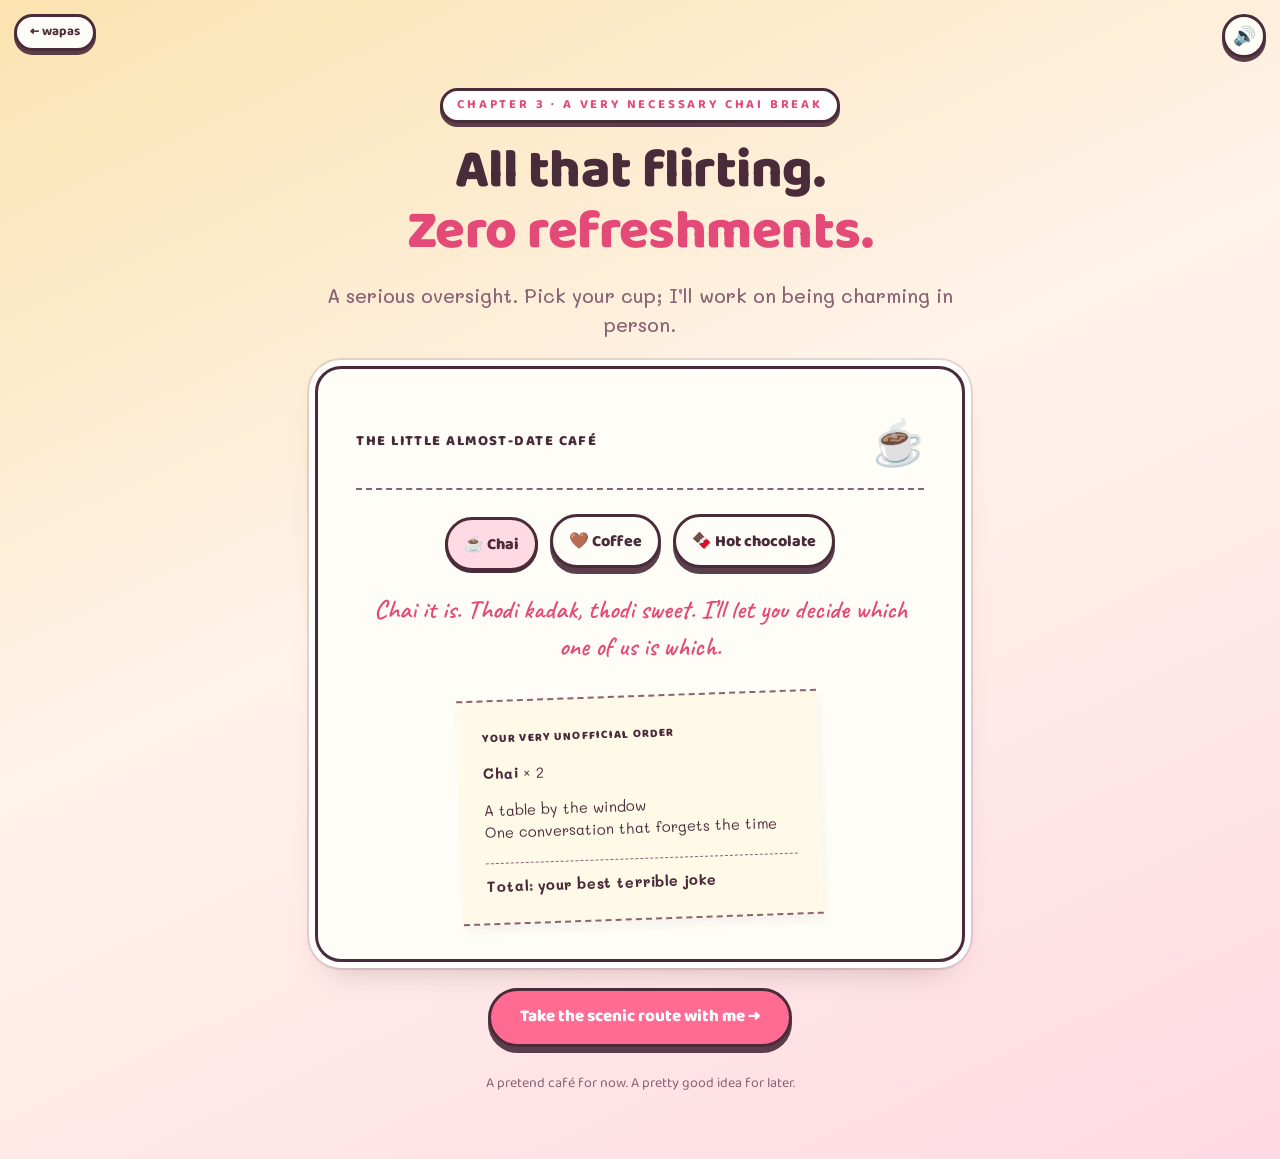
==== chai.html @ b76cfe0c "Expand playful story and keep the runaway No button" ====
<!DOCTYPE html>
<html lang="en">
<head>
<meta charset="utf-8">
<meta name="viewport" content="width=device-width,initial-scale=1">
<title>The Chai Break ☕</title>
<meta name="theme-color" content="#FFF3EA">
<link rel="icon" href="data:image/svg+xml,%3Csvg xmlns='http://www.w3.org/2000/svg' viewBox='0 0 24 24'%3E%3Cpath d='M12 21C7 16.5 2 12.5 2 8a5 5 0 0 1 9-3 5 5 0 0 1 9 3c0 4.5-5 8.5-10 13Z' fill='%23FF6B93' stroke='%234A2B3A' stroke-width='1.6'/%3E%3C/svg%3E">
<link rel="preconnect" href="https://fonts.googleapis.com">
<link rel="preconnect" href="https://fonts.gstatic.com" crossorigin>
<link href="https://fonts.googleapis.com/css2?family=Baloo+2:wght@600;700;800&family=Caveat:wght@500;600;700&family=Mali:wght@400;500;600;700&display=swap" rel="stylesheet">
<link rel="stylesheet" href="css/style.css?v=4">
</head>
<body class="page pg-chai" data-hearts="">

<nav class="corner-nav" aria-label="Story navigation"><a class="chip" data-nav href="midnight.html">← wapas</a></nav>

<main class="scene story-scene">
<div class="stack story-heading"><span class="eyebrow">chapter 3 · a very necessary chai break</span><h1 class="title">All that flirting.<br><span class="hl">Zero refreshments.</span></h1><p class="sub">A serious oversight. Pick your cup; I’ll work on being charming in person.</p></div>
<section class="sticker-card cafe-card" aria-label="Choose a drink">
  <div class="cafe-top"><span class="cafe-sign">THE LITTLE ALMOST-DATE CAFÉ</span><span class="cafe-cup" aria-hidden="true">☕</span></div>
  <div class="drink-options" data-choices data-output="drinkReply" data-save="drink" aria-label="Your drink">
    <button class="btn" type="button" data-value="chai" data-reply="Chai it is. Thodi kadak, thodi sweet. I’ll let you decide which one of us is which." aria-pressed="false">☕ Chai</button>
    <button class="btn" type="button" data-value="coffee" data-reply="Coffee. Good choice. Now I have something to blame if I talk too fast around you." aria-pressed="false">🤎 Coffee</button>
    <button class="btn" type="button" data-value="cocoa" data-reply="Hot chocolate? Excellent. Finally, some competition for the sweetest person at this table." aria-pressed="false">🍫 Hot chocolate</button>
  </div>
  <p class="story-reply" id="drinkReply" role="status"></p>
  <div class="cafe-receipt"><span>YOUR VERY UNOFFICIAL ORDER</span><p><b data-drink>Chai</b> × 2</p><p>A table by the window<br>One conversation that forgets the time</p><div class="receipt-total">Total: your best terrible joke</div></div>
</section>
<a class="btn btn-love" data-nav href="choose.html">Take the scenic route with me →</a>
<p class="story-caption">A pretend café for now. A pretty good idea for later.</p>
</main>

<script src="js/stickers.js?v=4" defer></script>
<script src="js/shared.js?v=5" defer></script>
<script src="js/story.js?v=4" defer></script>
</body>
</html>
---- css/style.css ----
/* ============================================================
   L1 — a tiny adventure, made with pyaar
   Strawberry-milk sticker-sheet design system
   ============================================================ */

:root{
  --cream:#FFF3EA;
  --paper:#FFFDF7;
  --ink:#4A2B3A;
  --ink-soft:#8A6275;
  --berry:#FF6B93;
  --berry-deep:#E44A78;
  --blush:#FFD9E3;
  --honey:#F6B756;
  --honey-soft:#FBE3B0;
  --leaf:#69B884;
  --leaf-deep:#3E8E63;
  --sky:#BFE3F2;
  --sky-deep:#7FB8D6;
  --night:#2C2140;
  --night-2:#463367;
  --star:#FFE9A8;
  --gold:#F2B23E;
  --gold-hi:#FFDE8A;
  --gold-deep:#C8862A;
  --white:#fff;

  --font-display:"Baloo 2","Segoe Print","Comic Sans MS",cursive;
  --font-body:"Mali","Segoe Print","Comic Sans MS",cursive;
  --font-hand:"Caveat","Ink Free","Segoe Script",cursive;

  --line:3px solid var(--ink);
  --r-lg:26px;
  --r-md:18px;
  --pop:0 6px 0 rgba(74,43,58,.9);
  --pop-sm:0 4px 0 rgba(74,43,58,.9);
}

*,*::before,*::after{box-sizing:border-box;margin:0;padding:0}

html{scroll-behavior:smooth}

body{
  font-family:var(--font-body);
  color:var(--ink);
  background:var(--cream);
  min-height:100vh;
  overflow-x:hidden;
  line-height:1.55;
}

img,svg{max-width:100%;display:block}

a{color:var(--berry-deep)}

::selection{background:var(--berry);color:#fff}

:focus-visible{
  outline:3px dashed var(--berry-deep);
  outline-offset:4px;
  border-radius:8px;
}

/* page enter */
@keyframes pageIn{from{opacity:0;transform:translateY(14px)}to{opacity:1;transform:none}}
.page{animation:pageIn .55s cubic-bezier(.22,.9,.36,1) both}

/* ---------------------------------------------------------
   Type
--------------------------------------------------------- */
.eyebrow{
  display:inline-block;
  font-family:var(--font-display);
  font-weight:700;
  font-size:.8rem;
  letter-spacing:.22em;
  text-transform:uppercase;
  color:var(--berry-deep);
  background:var(--white);
  border:var(--line);
  border-radius:999px;
  padding:.35em 1.1em;
  box-shadow:var(--pop-sm);
}

.title{
  font-family:var(--font-display);
  font-weight:800;
  font-size:clamp(2rem,5.5vw,3.4rem);
  line-height:1.12;
  letter-spacing:-.01em;
}

.hl{color:var(--berry-deep)}

.sub{
  font-size:clamp(1rem,2.4vw,1.2rem);
  font-weight:500;
  color:var(--ink-soft);
  max-width:34em;
}

.hand{font-family:var(--font-hand)}

/* sticker letters — chubby outlined display words */
.sticker-word{
  font-family:var(--font-display);
  font-weight:800;
  -webkit-text-stroke:2px var(--ink);
  paint-order:stroke fill;
  text-shadow:0 2px 0 var(--ink),0 4px 0 rgba(74,43,58,.35);
}
.sticker-word span{
  display:inline-block;
  animation:letterBob 2.8s ease-in-out infinite;
  animation-delay:calc(var(--i,0)*.12s);
}
.sticker-word .c1{color:var(--berry)}
.sticker-word .c2{color:var(--honey)}
.sticker-word .c3{color:var(--leaf)}
.sticker-word .c4{color:var(--sky-deep)}
@keyframes letterBob{
  0%,100%{transform:translateY(0) rotate(-2deg)}
  50%{transform:translateY(-9px) rotate(3deg)}
}

/* ---------------------------------------------------------
   Buttons — squishy plush
--------------------------------------------------------- */
.btn{
  display:inline-flex;
  align-items:center;
  justify-content:center;
  gap:.5em;
  font-family:var(--font-display);
  font-weight:800;
  font-size:1.06rem;
  padding:.8em 1.7em;
  border:var(--line);
  border-radius:999px;
  background:var(--paper);
  color:var(--ink);
  cursor:pointer;
  text-decoration:none;
  box-shadow:var(--pop);
  transition:transform .12s ease,box-shadow .12s ease,background .2s;
  user-select:none;
  touch-action:manipulation;
}
.btn:hover{transform:translateY(-2px);box-shadow:0 8px 0 rgba(74,43,58,.9)}
.btn:active{transform:translateY(4px);box-shadow:0 1px 0 rgba(74,43,58,.9)}

.btn-love{background:var(--berry);color:#fff}
.btn-love:hover{background:var(--berry-deep)}
.btn-honey{background:var(--honey)}
.btn-ghost{background:transparent;box-shadow:none;border-color:transparent;color:var(--ink-soft);font-weight:700}
.btn-ghost:hover{color:var(--berry-deep);transform:none}

.btn-big{font-size:clamp(1.15rem,3vw,1.5rem);padding:.9em 2em}

/* dodging "no" button */
.btn-no{position:relative;transition:transform .28s cubic-bezier(.3,1.4,.5,1),opacity .3s,font-size .3s}
.btn-no.gave-up{background:var(--blush);font-size:.85rem;padding:.6em 1.2em}

/* ---------------------------------------------------------
   Sticker cards — die-cut white edge
--------------------------------------------------------- */
.sticker-card{
  background:var(--paper);
  border:var(--line);
  border-radius:var(--r-lg);
  box-shadow:0 0 0 6px var(--white),0 0 0 8px rgba(74,43,58,.14),0 18px 34px -16px rgba(74,43,58,.35);
  padding:clamp(1.4rem,4vw,2.4rem);
}

.tape{
  position:absolute;
  top:-14px;left:50%;
  transform:translateX(-50%) rotate(-3deg);
  width:110px;height:30px;
  background:rgba(255,183,203,.75);
  border:2px solid rgba(74,43,58,.25);
  border-radius:4px;
}

/* ---------------------------------------------------------
   Layout scaffolding
--------------------------------------------------------- */
.scene{
  position:relative;
  min-height:100vh;
  min-height:100svh;
  display:flex;
  flex-direction:column;
  align-items:center;
  justify-content:center;
  text-align:center;
  padding:clamp(1.2rem,4vw,3rem);
  gap:clamp(.9rem,2.5vw,1.4rem);
  overflow:hidden;
}

.stack{display:flex;flex-direction:column;align-items:center;gap:clamp(.8rem,2vw,1.2rem);position:relative;z-index:5}

.corner-nav{
  position:fixed;
  top:14px;left:14px;
  z-index:60;
  display:flex;gap:8px;
}
.chip{
  font-family:var(--font-display);
  font-weight:700;
  font-size:.82rem;
  background:var(--paper);
  border:var(--line);
  border-radius:999px;
  padding:.4em 1em;
  color:var(--ink);
  text-decoration:none;
  box-shadow:var(--pop-sm);
}
.chip:hover{background:var(--blush)}

#muteBtn{
  position:fixed;top:14px;right:14px;z-index:60;
  width:44px;height:44px;border-radius:50%;
  border:var(--line);background:var(--paper);
  font-size:1.15rem;cursor:pointer;box-shadow:var(--pop-sm);
  display:flex;align-items:center;justify-content:center;
}
#muteBtn:active{transform:translateY(3px);box-shadow:none}

/* ---------------------------------------------------------
   Ambient: clouds, floating hearts, sparkles
--------------------------------------------------------- */
.cloud{
  position:absolute;
  background:var(--white);
  border:var(--line);
  border-radius:999px;
  opacity:.9;
  animation:cloudDrift 26s linear infinite;
}
.cloud::before,.cloud::after{
  content:"";position:absolute;background:inherit;border:inherit;border-radius:50%;
}
.cloud::before{width:55%;height:120%;left:12%;top:-58%}
.cloud::after{width:38%;height:85%;right:14%;top:-38%}
@keyframes cloudDrift{
  from{transform:translateX(-16vw)}
  to{transform:translateX(116vw)}
}

.heart-float{
  position:fixed;
  bottom:-40px;
  z-index:1;
  pointer-events:none;
  animation:heartRise linear forwards;
}
@keyframes heartRise{
  0%{transform:translateY(0) rotate(-8deg);opacity:0}
  12%{opacity:.9}
  100%{transform:translateY(-112vh) rotate(14deg);opacity:0}
}

.sparkle{
  position:absolute;
  color:var(--gold);
  animation:sparkleTwinkle 1.8s ease-in-out infinite;
  pointer-events:none;
  font-size:1.1rem;
}
@keyframes sparkleTwinkle{
  0%,100%{opacity:.15;transform:scale(.7) rotate(0)}
  50%{opacity:1;transform:scale(1.15) rotate(20deg)}
}

/* character sticker placement helper */
.sticker{filter:none}
.sticker svg{width:100%;height:auto}
.sticker.bob{animation:stickerBob 3.4s ease-in-out infinite}
@keyframes stickerBob{
  0%,100%{transform:translateY(0) rotate(-2deg)}
  50%{transform:translateY(-10px) rotate(2deg)}
}

/* burst hearts on click of yes */
.burst-heart{
  position:fixed;z-index:80;pointer-events:none;
  animation:burstFly .9s ease-out forwards;
}
@keyframes burstFly{
  from{transform:translate(0,0) scale(.6) rotate(0);opacity:1}
  to{transform:translate(var(--bx),var(--by)) scale(1.3) rotate(var(--br));opacity:0}
}

/* heart-wipe page transition */
#wipe{
  position:fixed;inset:0;z-index:100;
  display:flex;align-items:center;justify-content:center;
  background:var(--berry);
  clip-path:circle(0% at 50% 50%);
  pointer-events:none;
  transition:clip-path .38s cubic-bezier(.5,0,.8,.4);
}
#wipe.in{clip-path:circle(75% at 50% 50%);pointer-events:all}
#wipe svg{width:90px;animation:wipePulse .5s ease-in-out infinite alternate}
@keyframes wipePulse{from{transform:scale(.9)}to{transform:scale(1.1)}}

/* ============================================================
   3D — THE PROMISE RING
   band = cylinder of segments, gem billboards on top
   ============================================================ */
.ring-stage{
  position:relative;
  width:230px;height:250px;
  display:flex;align-items:flex-end;justify-content:center;
  perspective:900px;
  margin-inline:auto;
}
.ring-tilt{
  transform-style:preserve-3d;
  transform:rotateX(-10deg);
  width:100%;height:190px;
  position:relative;
}
.ring3d{
  position:absolute;
  left:50%;top:56%;
  width:0;height:0;
  transform-style:preserve-3d;
  animation:ringSpin 9s linear infinite;
}
@keyframes ringSpin{from{transform:rotateY(0)}to{transform:rotateY(360deg)}}

.ring-seg{
  position:absolute;
  left:0;top:0;
  width:13px;height:18px;
  margin:-9px 0 0 -6.5px;
  background:linear-gradient(180deg,var(--gold-hi) 0%,var(--gold) 52%,var(--gold-deep) 100%);
  border-radius:4px;
  box-shadow:inset 0 0 3px rgba(255,255,255,.55);
}

.gem-mount{
  position:absolute;
  left:0;top:0;
  transform-style:preserve-3d;
}
.gem{
  position:absolute;
  left:-28px;top:-28px;
  width:56px;height:56px;
  transform-style:preserve-3d;
}
.gem-face{
  position:absolute;inset:0;
  clip-path:polygon(50% 0,100% 38%,50% 100%,0 38%);
  background:linear-gradient(160deg,#ffffff 0%,var(--sky) 34%,#8ED0EA 60%,#DFF4FF 100%);
  border:2px solid rgba(74,43,58,.55);
  box-shadow:inset 0 0 14px rgba(255,255,255,.9);
}
.gem-face.f2{transform:rotateY(90deg)}
.gem-glow{
  position:absolute;
  left:50%;top:-8px;
  width:120px;height:120px;
  margin-left:-60px;
  transform:translateZ(-46px);
  background:radial-gradient(circle,rgba(255,233,168,.7) 0%,rgba(255,233,168,0) 62%);
  pointer-events:none;
  animation:glowPulse 2.6s ease-in-out infinite;
}
@keyframes glowPulse{0%,100%{opacity:.5;scale:.9}50%{opacity:1;scale:1.05}}

.ring-shadow{
  position:absolute;
  bottom:2px;left:50%;
  width:150px;height:24px;
  transform:translateX(-50%) translateZ(-50px);
  background:radial-gradient(ellipse,rgba(74,43,58,.28) 0%,transparent 68%);
  animation:shadowBreathe 9s linear infinite;
}
@keyframes shadowBreathe{0%,100%{scale:1}50%{scale:.86}}

.ring-stage .sparkle{z-index:5}

.ring-stage.mini{width:150px;height:160px}
.ring-stage.mini .ring-tilt{height:120px;transform:rotateX(14deg) scale(.62)}

/* ============================================================
   3D — THE ENVELOPE  (index hero)
   ============================================================ */
.env-stage{
  perspective:1200px;
  width:min(400px,86vw);
  aspect-ratio:40/27;
  margin-inline:auto;
  position:relative;
  z-index:6;
}
.env{
  position:absolute;inset:0;
  transform-style:preserve-3d;
  transform:rotateX(9deg) rotateY(-7deg);
  animation:envFloat 4.5s ease-in-out infinite;
  cursor:pointer;
}
@keyframes envFloat{
  0%,100%{translate:0 0}
  50%{translate:0 -13px}
}
.env:hover .env-hint{opacity:1}

.env-back{
  position:absolute;inset:0;
  background:#FFE4EC;
  border:var(--line);
  border-radius:12px;
  transform:translateZ(-6px);
  box-shadow:0 26px 40px -18px rgba(74,43,58,.4);
}
.env-liner{
  position:absolute;inset:4% 3%;
  clip-path:polygon(0 0,100% 0,50% 58%);
  background:repeating-linear-gradient(45deg,var(--blush) 0 12px,#ffd0dd 12px 24px);
  transform:translateZ(-5px);
}
.env-letter{
  position:absolute;
  left:6%;right:6%;top:5%;bottom:8%;
  background:var(--paper);
  border:var(--line);
  border-radius:8px;
  transform:translateZ(-2px);
  transition:transform .9s cubic-bezier(.34,1.3,.5,1) .45s;
  padding:14px 16px;
  overflow:hidden;
  font-family:var(--font-hand);
  font-size:clamp(1.05rem,3.4vw,1.4rem);
  line-height:1.35;
  text-align:left;
  color:var(--ink);
}
.env-letter .xo{color:var(--berry-deep);font-weight:700}
.env.open .env-letter{transform:translateZ(30px) translateY(-88%) rotate(-2deg) scale(1.05)}

.env-pocket{
  position:absolute;inset:0;
  clip-path:polygon(0 2%,50% 52%,100% 2%,100% 100%,0 100%);
  background:linear-gradient(180deg,#FFD3DF 0%,#FFC3D4 100%);
  border:var(--line);
  border-radius:12px;
  transform:translateZ(2px);
}
.env-pocket::after{
  content:"";
  position:absolute;inset:0;
  clip-path:polygon(0 2%,50% 52%,2% 100%,0 100%);
  background:rgba(74,43,58,.06);
}
.env-flap{
  position:absolute;
  left:0;right:0;top:0;
  height:56%;
  clip-path:polygon(0 0,100% 0,50% 100%);
  background:linear-gradient(180deg,#FF9FB8 0%,#FF8AA9 100%);
  border:var(--line);
  border-bottom:none;
  border-radius:12px 12px 0 0;
  transform-origin:top center;
  transform:translateZ(4px) rotateX(0);
  transition:transform .8s cubic-bezier(.6,.05,.3,1);
  backface-visibility:visible;
}
.env.open .env-flap{transform:translateZ(-4px) rotateX(168deg)}

.env-seal{
  position:absolute;
  left:50%;top:44%;
  width:64px;height:64px;
  transform:translate(-50%,-50%) translateZ(8px);
  background:radial-gradient(circle at 35% 30%,#FF8AA9,var(--berry-deep) 70%);
  border:var(--line);
  border-radius:50%;
  display:flex;align-items:center;justify-content:center;
  font-size:1.6rem;
  color:#fff;
  box-shadow:0 4px 0 rgba(74,43,58,.5);
  transition:transform .4s,opacity .4s;
}
.env.open .env-seal{transform:translate(-50%,-50%) translateZ(8px) scale(0);opacity:0}

.env-hint{
  position:absolute;
  bottom:-46px;left:50%;
  transform:translateX(-50%);
  font-family:var(--font-display);
  font-weight:700;
  font-size:.9rem;
  color:var(--ink-soft);
  white-space:nowrap;
  opacity:.85;
  transition:opacity .3s;
  animation:hintNudge 1.6s ease-in-out infinite;
}
@keyframes hintNudge{0%,100%{translate:-50% 0}50%{translate:-50% -5px}}

/* ============================================================
   3D — GIFT BOX with hinged lid (letter ending)
   ============================================================ */
.box-stage{
  position:relative;
  width:250px;height:250px;
  margin-inline:auto;
  perspective:760px;
  z-index:6;
}
.gift-box{
  position:absolute;
  left:50%;bottom:12px;
  translate:-50% 0;
  width:174px;height:112px;
  transform-style:preserve-3d;
  cursor:pointer;
}
.gift-base{
  position:absolute;inset:0;
  background:linear-gradient(180deg,#FF7FA2 0%,var(--berry-deep) 100%);
  border:var(--line);
  border-radius:10px 10px 16px 16px;
  box-shadow:0 16px 26px -12px rgba(74,43,58,.45);
}
.gift-base::before{
  content:"";
  position:absolute;top:0;bottom:0;left:50%;
  width:26px;translate:-50% 0;
  background:var(--honey);
  border-inline:3px solid var(--ink);
}
.gift-inside{
  position:absolute;
  left:10px;right:10px;top:5px;height:30px;
  background:radial-gradient(circle at 50% 130%,#FFF0F5,var(--blush));
  border:var(--line);
  border-radius:8px;
}
.gift-inside::after{
  content:"";
  position:absolute;left:14%;right:14%;top:50%;height:3px;
  background:rgba(74,43,58,.35);
  border-radius:2px;
}
.gift-lid{
  position:absolute;
  left:-10px;right:-10px;top:-24px;height:38px;
  background:linear-gradient(180deg,#FF9FB8,var(--berry));
  border:var(--line);
  border-radius:10px;
  transform-origin:50% 90%;
  transition:transform .85s cubic-bezier(.5,-.25,.3,1.15);
  z-index:3;
}
.gift-lid::before{
  content:"";
  position:absolute;top:0;bottom:0;left:50%;
  width:26px;translate:-50% 0;
  background:var(--honey);
  border-inline:3px solid var(--ink);
}
.gift-bow{
  position:absolute;
  left:50%;top:-16px;translate:-50% 0;
  width:66px;height:26px;
  z-index:4;
}
.gift-bow::before,.gift-bow::after{
  content:"";
  position:absolute;top:0;
  width:28px;height:22px;
  background:var(--honey);
  border:3px solid var(--ink);
  border-radius:50%;
}
.gift-bow::before{left:0;transform:rotate(-16deg)}
.gift-bow::after{right:0;transform:rotate(16deg)}
.gift-bow i{
  position:absolute;
  left:50%;top:3px;translate:-50% 0;
  width:15px;height:15px;
  background:var(--honey);
  border:3px solid var(--ink);
  border-radius:50%;
  z-index:2;
}
.gift-box.open .gift-lid{transform:rotateX(118deg) translateZ(8px)}
.box-ring-slot{
  position:absolute;
  left:50%;bottom:104px;
  translate:-50% 0;
  transform:translateY(34px) scale(.4);
  transform-origin:bottom center;
  opacity:0;
  transition:opacity .5s .4s,transform .95s cubic-bezier(.3,1.4,.5,1) .35s;
  pointer-events:none;
  z-index:2;
}
.box-stage.open .box-ring-slot{
  opacity:1;
  transform:translateY(-30px) scale(.74);
  z-index:8;
}
.box-hint{
  position:absolute;
  bottom:-26px;left:50%;
  transform:translateX(-50%);
  font-family:var(--font-display);
  font-weight:700;font-size:.88rem;color:var(--ink-soft);
  white-space:nowrap;
  animation:hintNudge 1.6s ease-in-out infinite;
}

/* ============================================================
   PAGE — INDEX
   ============================================================ */
.pg-index{background:linear-gradient(180deg,#FFEFF4 0%,var(--cream) 55%,#FFE9DB 100%)}
.pg-index .corner-sticker{
  position:absolute;
  bottom:-8px;
  width:clamp(110px,17vw,170px);
  z-index:4;
}
.pg-index .corner-sticker.l{left:clamp(4px,3vw,40px);rotate:-6deg}
.pg-index .corner-sticker.r{right:clamp(4px,3vw,40px);rotate:6deg}
.pg-index .cta-row{min-height:64px}
.pg-index .cta-row .btn{opacity:0;pointer-events:none;transform:translateY(12px);transition:opacity .5s .9s,transform .5s .9s}
.pg-index.opened .cta-row .btn{opacity:1;pointer-events:all;transform:none}

/* ============================================================
   PAGE — JOURNEY (quiz)
   ============================================================ */
.pg-journey{background:linear-gradient(180deg,#FFF0E4 0%,var(--cream) 60%,#FFEAF0 100%)}
.quiz-wrap{width:min(560px,94vw);position:relative;z-index:6}
.quiz-card{
  position:relative;
  background:
    repeating-linear-gradient(180deg,transparent 0 34px,rgba(127,184,214,.25) 34px 36px),
    var(--paper);
  border:var(--line);
  border-radius:var(--r-lg);
  box-shadow:0 0 0 6px var(--white),0 0 0 8px rgba(74,43,58,.14),0 18px 34px -16px rgba(74,43,58,.35);
  padding:clamp(1.6rem,5vw,2.6rem) clamp(1.2rem,4vw,2.2rem) clamp(1.8rem,5vw,2.4rem);
  min-height:300px;
  display:flex;flex-direction:column;align-items:center;justify-content:center;gap:1.1rem;
}
.quiz-card.swap{animation:cardSwap .45s ease}
@keyframes cardSwap{
  0%{transform:rotate(0) scale(1);opacity:1}
  45%{transform:rotate(-3deg) scale(.92);opacity:0}
  55%{transform:rotate(3deg) scale(.92);opacity:0}
  100%{transform:rotate(0) scale(1);opacity:1}
}
.quiz-q{
  font-family:var(--font-display);
  font-weight:800;
  font-size:clamp(1.3rem,4vw,1.8rem);
  line-height:1.25;
}
.quiz-opts{display:flex;flex-wrap:wrap;gap:.8rem;justify-content:center;position:relative;width:100%;min-height:70px;align-items:center}
.quiz-note{font-family:var(--font-hand);font-size:1.25rem;color:var(--berry-deep);min-height:1.6em}
.progress-hearts{display:flex;gap:10px;font-size:1.5rem;z-index:6}
.progress-hearts span{opacity:.25;transition:opacity .3s,transform .3s}
.progress-hearts span.on{opacity:1;transform:scale(1.2)}
.quiz-buddy{
  position:absolute;
  right:-30px;top:-74px;
  width:120px;
  rotate:8deg;
  z-index:7;
  transition:transform .3s;
}
.quiz-buddy.react{animation:buddyJump .5s ease}
@keyframes buddyJump{
  0%,100%{transform:translateY(0)}
  40%{transform:translateY(-16px) rotate(-6deg)}
}

/* ============================================================
   PAGE — CHOOSE (three doors)
   ============================================================ */
.pg-choose{background:linear-gradient(180deg,#FFEFF6 0%,var(--cream) 50%,#F2EBFF 100%)}
.doors{
  display:grid;
  grid-template-columns:repeat(3,minmax(0,1fr));
  gap:clamp(1rem,3vw,1.8rem);
  width:min(980px,94vw);
  z-index:6;
}
.door{
  position:relative;
  display:flex;flex-direction:column;
  border:var(--line);
  border-radius:22px 22px var(--r-lg) var(--r-lg);
  background:var(--paper);
  box-shadow:0 0 0 5px var(--white),0 0 0 7px rgba(74,43,58,.14),0 16px 30px -14px rgba(74,43,58,.35);
  text-decoration:none;
  color:var(--ink);
  overflow:visible;
  transition:transform .22s cubic-bezier(.3,1.3,.5,1),box-shadow .22s;
}
.door:hover,.door:focus-visible{transform:translateY(-10px) rotate(-1.2deg)}
.door:nth-child(2):hover{rotate:0deg}
.door-art{
  position:relative;
  border-radius:19px 19px 0 0;
  border-bottom:var(--line);
  aspect-ratio:5/4;
  overflow:hidden;
  display:flex;align-items:center;justify-content:center;
}
.door-art svg{width:88%;height:auto}
.door-garden .door-art{background:linear-gradient(180deg,#D8F1E3 0%,#BCE6CE 100%)}
.door-stars .door-art{background:linear-gradient(180deg,var(--night) 0%,var(--night-2) 100%)}
.door-letter .door-art{background:linear-gradient(180deg,#FFE3EC 0%,#FFD3E0 100%)}
.door-label{
  padding:1rem 1.1rem 1.2rem;
  display:flex;flex-direction:column;gap:.2rem;
}
.door-label b{font-family:var(--font-display);font-weight:800;font-size:1.18rem}
.door-label i{font-style:normal;font-family:var(--font-hand);font-size:1.12rem;color:var(--ink-soft)}
.door-tag{
  position:absolute;
  z-index:4;
  top:-15px;left:50%;
  transform:translateX(-50%) rotate(-3deg);
  font-family:var(--font-display);
  font-weight:700;font-size:.75rem;
  letter-spacing:.14em;
  background:var(--honey);
  border:var(--line);
  border-radius:999px;
  padding:.28em .9em;
  box-shadow:var(--pop-sm);
  white-space:nowrap;
}
.door-peek{
  position:absolute;
  top:-52px;right:8px;
  width:86px;
  z-index:3;
  opacity:0;
  transform:translateY(14px) rotate(8deg);
  transition:opacity .25s,transform .3s cubic-bezier(.3,1.4,.5,1);
  pointer-events:none;
}
.door:hover .door-peek,.door:focus-visible .door-peek{opacity:1;transform:translateY(0) rotate(8deg)}

/* ============================================================
   ENDINGS — shared proposal block
   ============================================================ */
.proposal-zone{
  position:relative;
  z-index:8;
  width:min(620px,94vw);
}
.proposal-q{
  font-family:var(--font-hand);
  font-weight:700;
  font-size:clamp(1.9rem,6vw,3rem);
  line-height:1.2;
}
.answer-row{
  position:relative;
  display:flex;
  gap:1rem;
  justify-content:center;
  align-items:center;
  flex-wrap:wrap;
  min-height:96px;
  margin-top:1rem;
}
#yesBtn{transition:transform .3s cubic-bezier(.3,1.4,.5,1),box-shadow .12s,background .2s}

/* ============================================================
   PAGE — GARDEN ENDING
   ============================================================ */
.pg-garden{background:linear-gradient(180deg,#CDEBF7 0%,#E6F6EE 42%,#BCE6CE 100%)}
.pg-garden .sun{
  position:absolute;top:6vh;right:8vw;
  width:110px;height:110px;border-radius:50%;
  background:radial-gradient(circle at 38% 34%,#FFF3C4,var(--honey) 72%);
  border:var(--line);
  box-shadow:0 0 60px 18px rgba(246,183,86,.45);
  animation:sunSpin 30s linear infinite;
}
.pg-garden .sun::before{content:"";position:absolute;inset:-26px;border-radius:50%;border:3px dashed rgba(246,183,86,.7)}
@keyframes sunSpin{to{rotate:360deg}}
.garden-ground{
  position:absolute;bottom:0;left:0;right:0;height:26vh;
  background:linear-gradient(180deg,#8FD0A8 0%,#69B884 100%);
  border-top:var(--line);
}
.garden-row{
  position:absolute;bottom:2vh;left:0;right:0;
  display:flex;justify-content:space-around;
  pointer-events:none;
}
.garden-row svg{width:clamp(54px,9vw,96px);height:auto}
.garden-row.back{bottom:18vh;opacity:.85}
.garden-row.back svg{width:clamp(40px,6.5vw,70px)}
.butterfly{
  position:absolute;
  font-size:1.5rem;
  animation:flutter 9s ease-in-out infinite;
  z-index:4;
}
@keyframes flutter{
  0%{transform:translate(0,0) rotate(-8deg)}
  25%{transform:translate(9vw,-7vh) rotate(8deg)}
  50%{transform:translate(3vw,-13vh) rotate(-6deg)}
  75%{transform:translate(-7vw,-5vh) rotate(6deg)}
  100%{transform:translate(0,0) rotate(-8deg)}
}
.couple-row{
  display:flex;align-items:flex-end;justify-content:center;gap:clamp(.5rem,3vw,2.2rem);
  z-index:6;
}
.couple-row .kneel{width:clamp(130px,20vw,190px)}
.couple-row .shy{width:clamp(120px,18vw,175px)}

/* ============================================================
   PAGE — STARS ENDING
   ============================================================ */
.pg-stars{background:linear-gradient(180deg,#1E1631 0%,var(--night) 46%,var(--night-2) 100%);color:var(--paper)}
.pg-stars .sub{color:#CBBBE8}
.pg-stars .chip{background:var(--night-2);color:var(--paper);border-color:rgba(255,255,255,.7)}
.star{
  position:absolute;
  width:4px;height:4px;border-radius:50%;
  background:var(--star);
  animation:starTwinkle ease-in-out infinite;
}
@keyframes starTwinkle{
  0%,100%{opacity:.18;transform:scale(.7)}
  50%{opacity:1;transform:scale(1.25)}
}
.moon{
  position:absolute;top:7vh;left:9vw;
  width:96px;height:96px;border-radius:50%;
  background:radial-gradient(circle at 62% 38%,#FFF7DC,var(--star) 70%);
  border:3px solid rgba(255,247,220,.8);
  box-shadow:0 0 46px 12px rgba(255,233,168,.35);
}
.moon::before,.moon::after{
  content:"";position:absolute;border-radius:50%;background:rgba(74,43,58,.12);
}
.moon::before{width:22px;height:22px;left:20px;top:34px}
.moon::after{width:13px;height:13px;left:52px;top:58px}
.shooting-star{
  position:absolute;
  top:12vh;left:-12vw;
  width:130px;height:3px;
  background:linear-gradient(90deg,transparent,var(--star));
  border-radius:999px;
  rotate:-18deg;
  animation:shoot 7.5s ease-in 2.2s infinite;
  opacity:0;
}
.shooting-star::after{
  content:"✦";position:absolute;right:-9px;top:-11px;color:var(--star);font-size:1.1rem;
}
@keyframes shoot{
  0%{translate:0 0;opacity:0}
  4%{opacity:1}
  16%{translate:120vw 34vh;opacity:0}
  100%{translate:120vw 34vh;opacity:0}
}
.hill{
  position:absolute;bottom:-8vh;left:-10vw;right:-10vw;height:34vh;
  background:#221838;
  border-radius:50% 50% 0 0/90% 90% 0 0;
  border-top:3px solid rgba(255,233,168,.35);
}
.constellation{
  position:absolute;
  top:9vh;right:7vw;
  width:clamp(130px,19vw,210px);
  opacity:.95;
}
.constellation .cline{
  stroke:var(--star);stroke-width:2;stroke-dasharray:5 7;fill:none;opacity:.8;
  stroke-dashoffset:400;
  animation:constDraw 3.5s ease-out .8s forwards;
}
@keyframes constDraw{to{stroke-dashoffset:0}}
.constellation .cdot{fill:#fff;animation:starTwinkle 2.2s ease-in-out infinite}
.pg-stars .couple-row .shy,.pg-stars .couple-row .kneel{filter:drop-shadow(0 0 18px rgba(255,233,168,.25))}
.pg-stars #yesBtn{background:var(--star);color:var(--ink);border-color:var(--star)}
.pg-stars .btn-no{background:var(--night-2);color:var(--paper);border-color:rgba(255,255,255,.65)}

/* ============================================================
   PAGE — LETTER ENDING
   ============================================================ */
.pg-letter{background:linear-gradient(180deg,#FFE9DB 0%,var(--cream) 45%,#FFE3EC 100%)}
.desk-doodle{position:absolute;font-size:1.6rem;opacity:.5;rotate:-10deg}
.letter-sheet{
  position:relative;
  width:min(620px,94vw);
  background:
    repeating-linear-gradient(180deg,transparent 0 36px,rgba(127,184,214,.28) 36px 38px),
    var(--paper);
  border:var(--line);
  border-radius:14px;
  box-shadow:0 0 0 6px var(--white),0 0 0 8px rgba(74,43,58,.14),0 22px 40px -18px rgba(74,43,58,.4);
  padding:clamp(1.6rem,5vw,2.6rem) clamp(1.3rem,5vw,2.6rem);
  text-align:left;
  font-family:var(--font-hand);
  font-size:clamp(1.25rem,3.6vw,1.6rem);
  line-height:1.5;
  z-index:6;
}
.letter-sheet .greet{font-size:1.3em;color:var(--berry-deep);font-weight:700}
.letter-sheet p{margin-bottom:.9em;opacity:0;transform:translateY(10px);transition:opacity .7s,transform .7s}
.letter-sheet p.show{opacity:1;transform:none}
.letter-sheet .sign{text-align:right;color:var(--berry-deep);font-weight:700}
.letter-heartdoodle{position:absolute;top:-26px;right:22px;width:58px;rotate:12deg}

/* ============================================================
   PAGE — YES / CELEBRATION
   ============================================================ */
.pg-yes{background:linear-gradient(180deg,#FFE3EC 0%,#FFF0E4 50%,#FFE9F6 100%)}
#confettiCanvas{position:fixed;inset:0;pointer-events:none;z-index:40}
.yes-title{
  font-size:clamp(2.6rem,8vw,4.6rem);
}
.hug-wrap{width:clamp(190px,30vw,270px);z-index:6}
.license{
  position:relative;
  width:min(480px,92vw);
  text-align:left;
  z-index:6;
}
.license h3{
  font-family:var(--font-display);
  font-weight:800;
  text-align:center;
  font-size:1.25rem;
  letter-spacing:.06em;
  border-bottom:2px dashed rgba(74,43,58,.35);
  padding-bottom:.5em;margin-bottom:.8em;
}
.license dl{display:grid;grid-template-columns:auto 1fr;gap:.28em .9em;font-size:1.02rem}
.license dt{font-weight:700;color:var(--ink-soft)}
.license dd{font-weight:600}
.license .stamp{
  position:absolute;
  right:14px;bottom:12px;
  width:96px;height:96px;
  border:3px double var(--berry-deep);
  border-radius:50%;
  color:var(--berry-deep);
  font-family:var(--font-display);
  font-weight:800;font-size:.62rem;
  letter-spacing:.14em;
  display:flex;align-items:center;justify-content:center;
  text-align:center;
  rotate:-14deg;
  opacity:.85;
  padding:10px;
}
.license .sign-line{
  margin-top:1em;
  font-family:var(--font-hand);
  font-size:1.5rem;
  color:var(--berry-deep);
}
.end-links{display:flex;gap:.7rem;flex-wrap:wrap;justify-content:center;z-index:6}

/* ============================================================
   Responsive + prefs
   ============================================================ */
@media (max-width:760px){
  .doors{grid-template-columns:1fr;width:min(420px,94vw)}
  .door-art{aspect-ratio:7/4}
  .door-peek{top:-46px;width:72px}
  .quiz-buddy{right:-8px;top:-66px;width:92px}
  .couple-row{gap:.4rem}
  .env-hint{bottom:-40px}
  .license .stamp{width:82px;height:82px;font-size:.55rem}
}

@media (max-width:420px){
  .ring-stage{scale:.85}
}

@media (prefers-reduced-motion:reduce){
  *,*::before,*::after{animation-duration:.001s !important;animation-iteration-count:1 !important;transition-duration:.15s !important}
  .ring3d{animation:none;transform:rotateY(24deg)}
  .heart-float,.shooting-star{display:none}
  .env{animation:none}
}

/* Story pages: one pace, a few detours, and room for the punchline. */
[hidden]{display:none !important}
.story-scene{padding:88px clamp(18px,4vw,48px) 64px;gap:26px}
.story-scene>.btn,.story-scene>.chip,.story-scene>.cta-row{position:relative;z-index:8}
.story-scene>.moon,.story-scene>.hill,.story-scene>.sun,.story-scene>.garden-ground,.story-scene>.garden-row{pointer-events:none}
.story-heading{max-width:760px;gap:18px}
.story-heading .sub{max-width:35em}
.story-caption{font-family:var(--font-display);font-size:.88rem;color:var(--ink-soft);max-width:36em;position:relative;z-index:6}
.story-aside{font-size:.96rem;color:var(--ink-soft);line-height:1.7}
.story-prose{font-size:clamp(1rem,2.5vw,1.13rem);line-height:1.8}
.story-reply{font-family:var(--font-hand);font-weight:600;font-size:clamp(1.35rem,3.5vw,1.65rem);line-height:1.4;color:var(--berry-deep);min-height:3em}
.story-card{position:relative;z-index:6;width:min(630px,100%);display:flex;flex-direction:column;align-items:center;gap:20px}
.story-card .quiz-opts{min-height:0}
.btn[aria-pressed="true"]{background:var(--blush);box-shadow:0 2px 0 var(--ink);transform:translateY(3px)}
.btn:disabled{cursor:default;background:var(--blush);color:var(--ink-soft);box-shadow:none;transform:none}
.scene-buddy{width:116px;margin:-12px auto -8px}
.banter-card{gap:20px;min-height:410px}
.banter-card .story-reply{min-height:3.3em}
.banter-card .quiz-q:focus{outline:none}
.banter-card .quiz-opts{min-height:0}
.pg-index .story-heading .title{font-size:clamp(2.1rem,5.5vw,3.4rem)}
.pg-index .story-caption{max-width:65%;margin-top:6px}
.pg-index .env-letter{font-size:clamp(1rem,3vw,1.25rem)}
.pg-index .env-stage{transition:margin-top .6s}
.pg-index.opened .env-stage{margin-top:clamp(135px,40vw,200px)}
.pg-index .env-letter .xo{display:block;margin-top:.5em}
.pg-index>.cloud{pointer-events:none;opacity:.28}
.pg-journey .quiz-buddy{top:-20px;right:8px;width:76px}
.ambient-stars{position:fixed;inset:0;pointer-events:none;overflow:hidden}
.pg-stars .story-heading .hl{color:var(--blush)}
.pg-stars .story-caption.night-caption{color:#D9CBEA}
.pg-stars .sticker-card{color:var(--ink)}
.pg-stars .story-heading,.pg-stars .line-card{z-index:6}
.pg-midnight .moon{width:70px;height:70px;top:80px;left:5vw;opacity:.7}
.line-card{position:relative;width:min(640px,100%);display:flex;flex-direction:column;align-items:center;gap:24px;min-height:350px}
.line-setup{font-family:var(--font-display);font-size:clamp(1.5rem,4.4vw,2.1rem);font-weight:800;line-height:1.25}
.line-payoff{font-family:var(--font-hand);font-size:clamp(1.5rem,4vw,1.9rem);line-height:1.35;min-height:110px;width:100%}
.line-payoff .story-aside{font-family:var(--font-body);margin-top:16px;font-size:.9rem}
.pg-chai{background:linear-gradient(155deg,#FBE3B0,#FFF3EA 45%,#FFD9E3)}
.cafe-card{position:relative;width:min(650px,100%);z-index:6;display:flex;flex-direction:column;align-items:center;gap:24px}
.cafe-top{width:100%;display:flex;align-items:center;justify-content:space-between;border-bottom:2px dashed var(--ink-soft);padding-bottom:14px;gap:18px}
.cafe-sign{font-family:var(--font-display);font-weight:800;font-size:.9rem;letter-spacing:.1em;text-align:left;max-width:22em}
.cafe-cup{font-size:2.7rem;rotate:-9deg}
.drink-options{display:flex;flex-wrap:wrap;justify-content:center;gap:12px}
.drink-options .btn{font-size:1rem;padding:.7em 1em}
.cafe-receipt{background:#FFF9E8;padding:24px;width:min(360px,100%);text-align:left;border-block:2px dashed var(--ink-soft);font-size:.92rem;rotate:-2deg;box-shadow:2px 6px 10px #4A2B3A0D}
.cafe-receipt>span{font-family:var(--font-display);font-size:.72rem;font-weight:800;letter-spacing:.1em}
.cafe-receipt p{margin-top:14px}
.receipt-total{margin-top:18px;padding-top:12px;border-top:1px dashed var(--ink-soft);font-weight:700}
.garden-story{padding-bottom:150px}
.garden-story .sun{width:75px;height:75px;right:5vw;top:85px;opacity:.65}
.garden-story .garden-ground{height:160px}
.garden-story .garden-row{bottom:0}
.rooftop-card{gap:22px}
.rooftop-doodle{font-family:var(--font-hand);font-size:2.6rem;color:var(--berry-deep);letter-spacing:.18em}
.revealed-note{border-top:2px dashed var(--blush);padding-top:20px;font-family:var(--font-hand);font-size:1.65rem;line-height:1.4}
.revealed-note .story-aside{font-family:var(--font-body);margin-top:18px}
.story-letter p{opacity:1;transform:none}
.story-letter p:last-child{margin-bottom:0}
.story-letter{width:min(660px,100%);font-size:clamp(1.3rem,3.5vw,1.7rem)}
.ps-note{position:relative;z-index:6;width:min(610px,100%)}
.ps-note .hand{font-size:1.65rem;line-height:1.4}
.ps-note .story-aside{margin-top:16px}
.pg-invitation{background:linear-gradient(160deg,#FFD9E3,#FFF3EA 60%,#FBE3B0)}
.invitation-card{position:relative;z-index:6;width:min(680px,100%);display:flex;flex-direction:column;align-items:center;gap:20px}
.invitation-card .proposal-q{margin-top:2px}
.invitation-card .answer-row{margin-top:0;min-height:0;gap:16px}
.invitation-card .btn-big{font-size:clamp(1.05rem,3vw,1.2rem);padding:.9em 1.4em}
.invitation-card .story-aside{max-width:34em}
.farewell-note{font-size:clamp(1.45rem,4vw,1.85rem);color:var(--berry-deep);max-width:28em;position:relative;z-index:6}
.farewell-buddy{width:150px}
.date-ticket{position:relative;z-index:6;width:min(600px,100%);text-align:left;overflow:hidden}
.ticket-label{font-family:var(--font-display);font-size:.75rem;font-weight:700;letter-spacing:.12em;color:var(--berry-deep)}
.date-ticket h2{font-family:var(--font-display);font-size:clamp(1.35rem,4vw,1.7rem);line-height:1.2;margin:12px 0 22px}
.date-ticket dl{display:grid;grid-template-columns:90px 1fr;gap:12px 20px;border-top:2px dashed var(--ink-soft);padding-top:22px;font-size:.95rem}
.date-ticket dt{font-weight:700;color:var(--ink-soft)}
.ticket-footer{border-top:2px dashed var(--ink-soft);margin-top:24px;padding-top:16px;display:flex;flex-wrap:wrap;justify-content:space-between;gap:8px;font-family:var(--font-display);font-size:.8rem}
.pg-yes .hug-wrap{width:170px}
@media(max-width:760px){
  .story-scene{gap:24px}
  .story-heading .eyebrow{font-size:.64rem;letter-spacing:.12em;max-width:95%;white-space:normal}
  .story-heading .title{font-size:clamp(2rem,7vw,3rem)}
  .pg-choose .doors{gap:36px}
  .pg-midnight .moon,.garden-story .sun{top:84px;width:46px;height:46px;opacity:.3}
  .pg-midnight .moon::before,.pg-midnight .moon::after{display:none}
  .banter-card{min-height:440px}
  .banter-card .quiz-opts{flex-direction:column;width:100%;align-items:stretch}
  .story-reply{min-height:0}
  .scene-buddy{width:100px}
  .date-ticket dl{grid-template-columns:75px 1fr;gap:12px;font-size:.88rem}
  .invitation-card .answer-row{width:100%;flex-direction:column;align-items:stretch}
  .invitation-card .btn{width:100%}
  .line-card{padding:28px 20px;gap:22px}
  .pg-index .story-caption{max-width:76%}
  .pg-index .corner-sticker{width:84px;bottom:0}
  .pg-index>.cloud{display:none}
  .pg-journey .quiz-buddy{top:-12px;right:6px;width:66px}
}
@media(prefers-reduced-motion:reduce){
  html{scroll-behavior:auto}
  .pg-index .env-letter,.pg-index .cta-row .btn{transition-delay:0s}
}
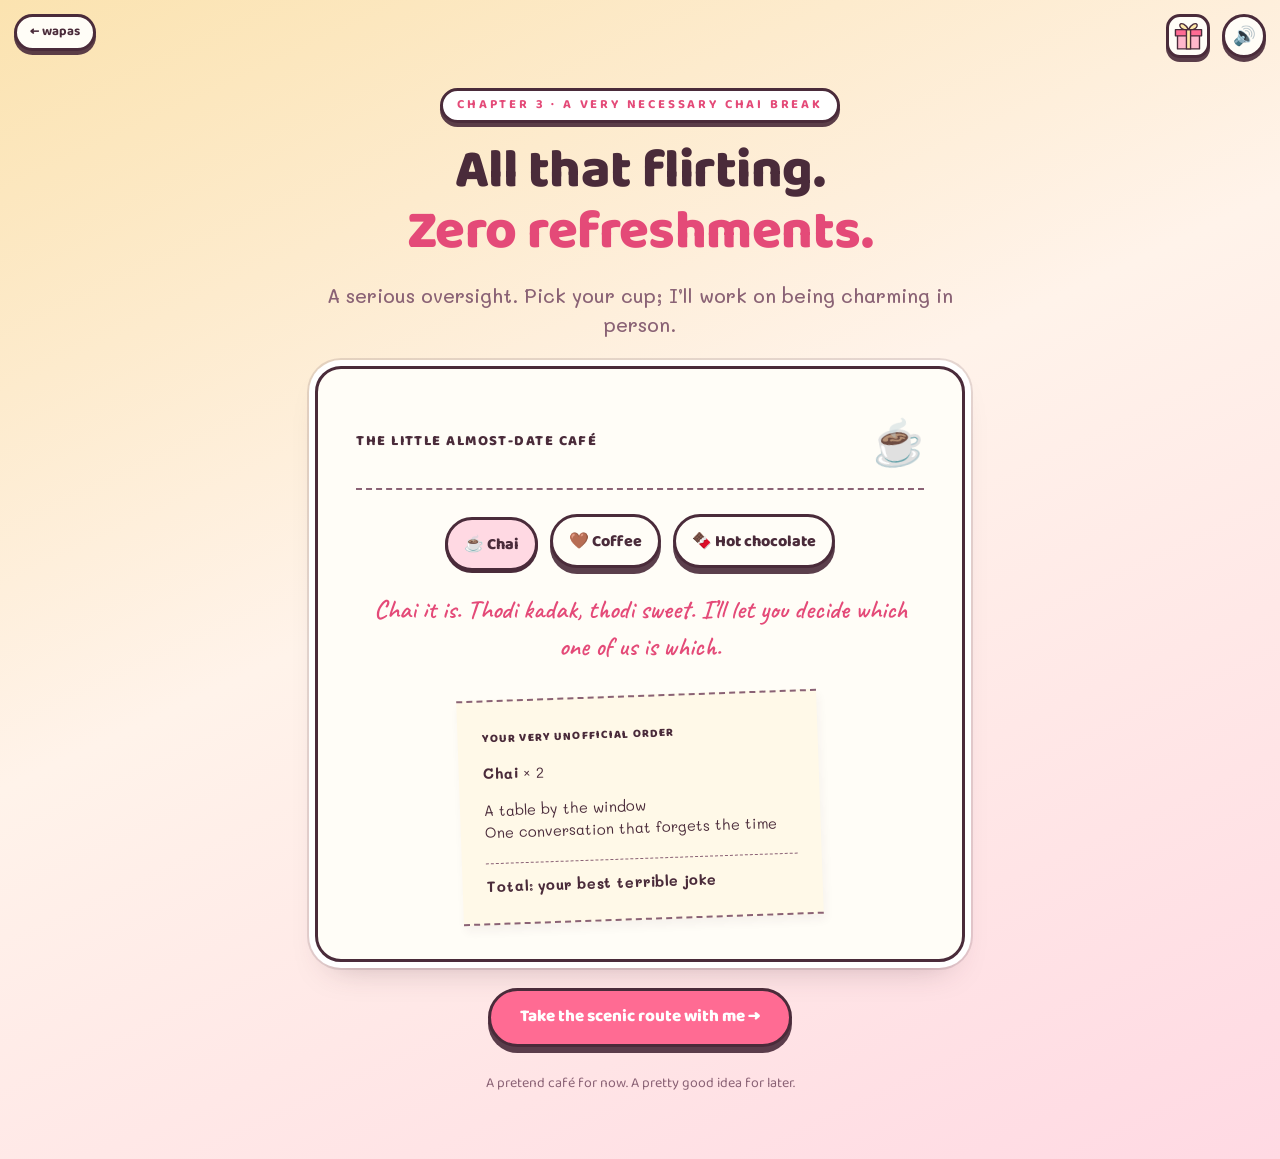
==== commit e2fae830: "Add gift surprise with M1 blooming flowers" ====
--- a/chai.html
+++ b/chai.html
@@ -9,7 +9,7 @@
 <link rel="preconnect" href="https://fonts.googleapis.com">
 <link rel="preconnect" href="https://fonts.gstatic.com" crossorigin>
 <link href="https://fonts.googleapis.com/css2?family=Baloo+2:wght@600;700;800&family=Caveat:wght@500;600;700&family=Mali:wght@400;500;600;700&display=swap" rel="stylesheet">
-<link rel="stylesheet" href="css/style.css?v=4">
+<link rel="stylesheet" href="css/style.css?v=5">
 </head>
 <body class="page pg-chai" data-hearts="">
 
@@ -32,7 +32,7 @@
 </main>
 
 <script src="js/stickers.js?v=4" defer></script>
-<script src="js/shared.js?v=5" defer></script>
-<script src="js/story.js?v=4" defer></script>
+<script src="js/shared.js?v=6" defer></script>
+<script src="js/story.js?v=5" defer></script>
 </body>
 </html>
--- a/css/style.css
+++ b/css/style.css
@@ -230,6 +230,25 @@
   display:flex;align-items:center;justify-content:center;
 }
 #muteBtn:active{transform:translateY(3px);box-shadow:none}
+
+.gift-button{
+  position:fixed;top:14px;right:70px;z-index:60;
+  width:44px;height:44px;display:grid;place-items:center;
+  background:var(--paper);border:var(--line);border-radius:14px;
+  box-shadow:var(--pop-sm);text-decoration:none;
+  transition:transform .2s,background .2s;
+}
+.gift-button svg{width:33px;height:33px;stroke:var(--ink);stroke-width:2;stroke-linejoin:round}
+.gift-button:hover{transform:rotate(-8deg) translateY(-2px);background:var(--blush)}
+.gift-button:active{transform:translateY(3px);box-shadow:none}
+.gift-tooltip{
+  position:absolute;top:calc(100% + 12px);right:0;
+  padding:5px 12px;border:2px solid var(--ink);border-radius:999px;
+  color:var(--ink);background:var(--paper);white-space:nowrap;
+  font:700 .85rem var(--font-display);opacity:0;pointer-events:none;
+  transform:translateY(-4px);transition:opacity .2s,transform .2s;
+}
+.gift-button:hover .gift-tooltip,.gift-button:focus-visible .gift-tooltip{opacity:1;transform:none}
 
 /* ---------------------------------------------------------
    Ambient: clouds, floating hearts, sparkles
